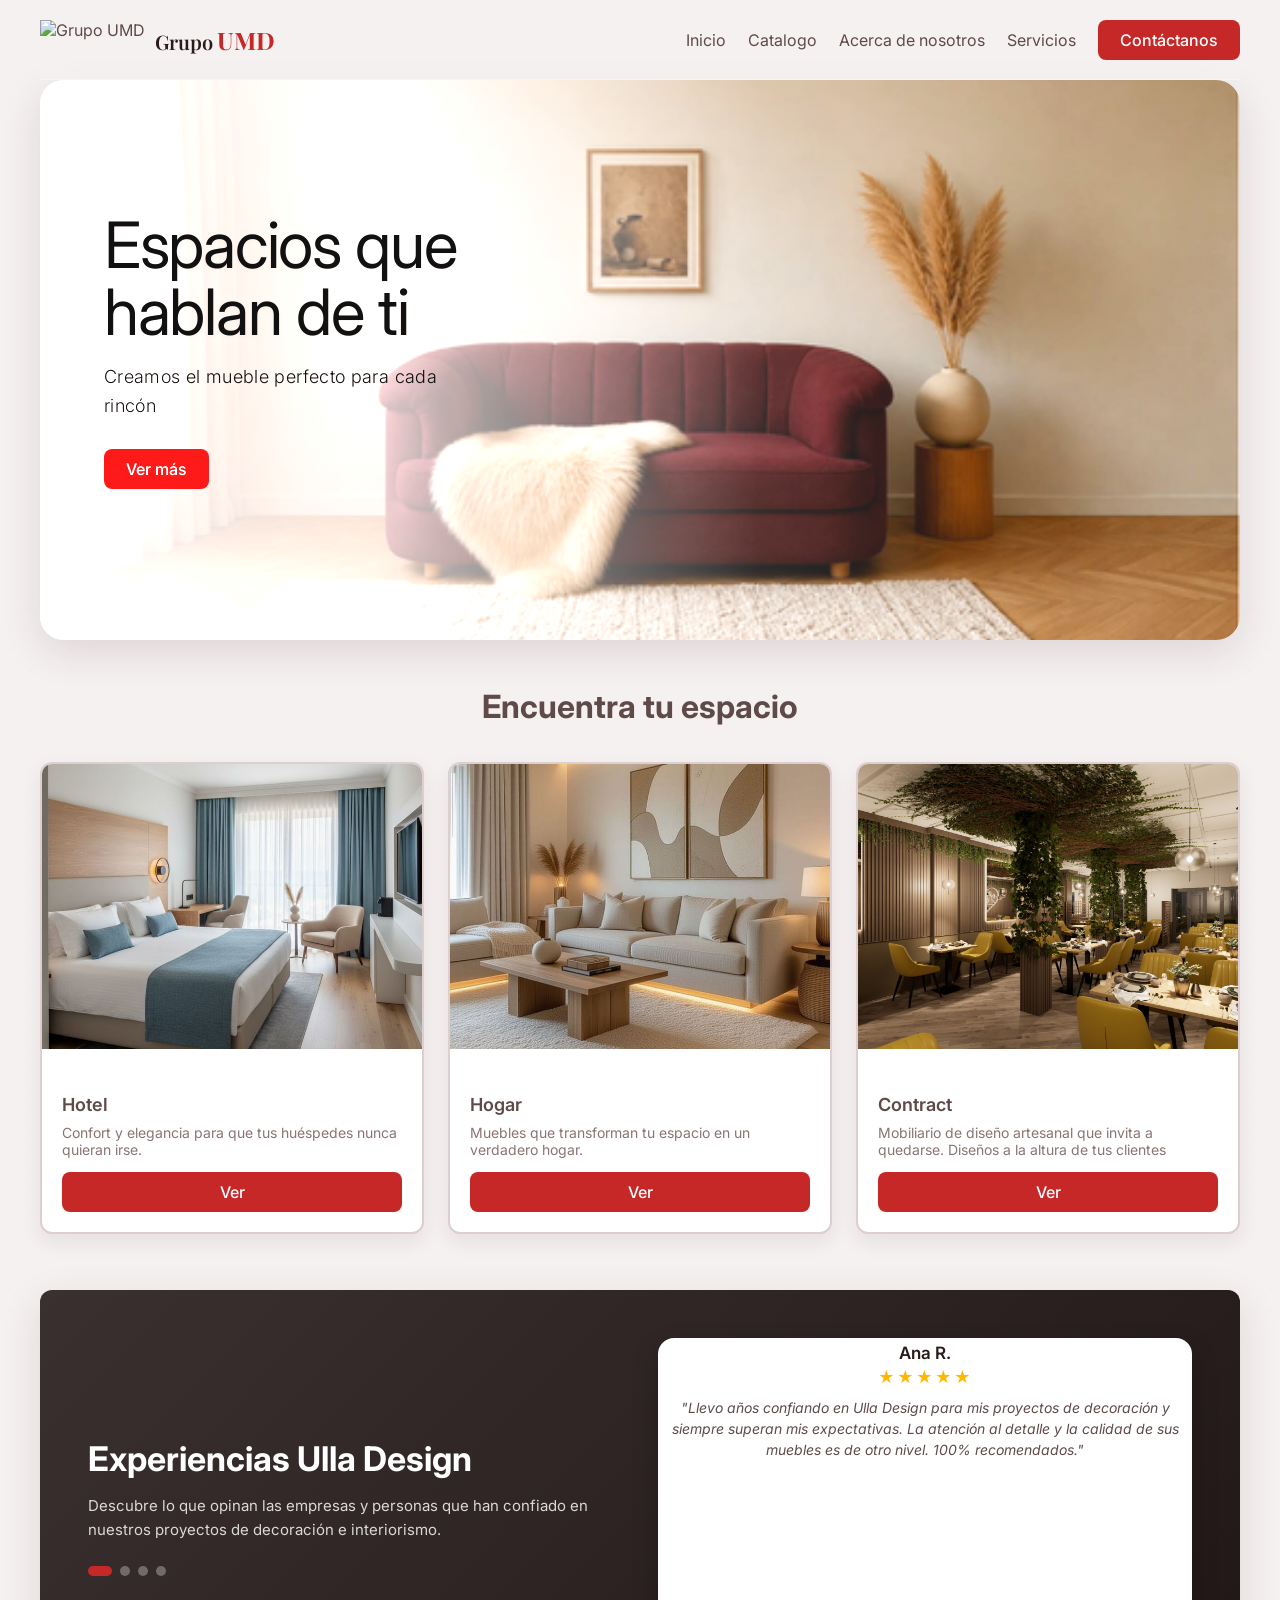
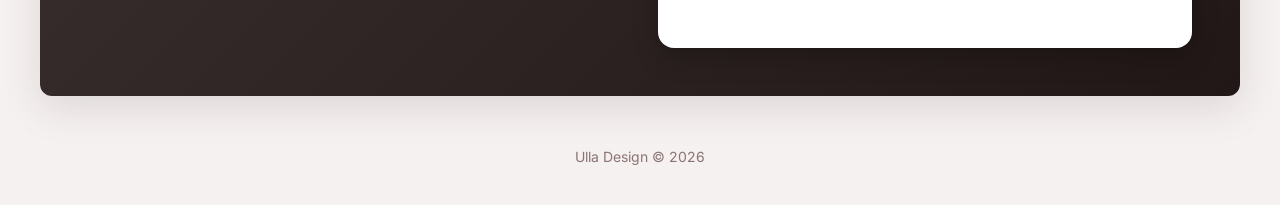
==== index.html @ eb437b70 "f" ====
<!doctype html>
<html lang="es">
<head>
  <meta charset="utf-8" />
  <meta name="viewport" content="width=device-width, initial-scale=1" />
  <title>Ulla Design</title>
  <link rel="icon" type="image/png" sizes="32x32" href="favicon-32x32.png" />
  <link rel="preconnect" href="https://fonts.googleapis.com">
  <link rel="preconnect" href="https://fonts.gstatic.com" crossorigin>
  <link href="https://fonts.googleapis.com/css2?family=Inter:wght@300;400;500;600;700&family=Playfair+Display:wght@400;500;600&display=swap" rel="stylesheet">
  <style>
    :root {
      --accent: #C62828;
      --accent-light: #D95B5B;
      --accent-dark: #8E1E1E;
      --bg: #F6F1F1;
      --card: #FFFFFF;
      --subtle: #EFE8E8;
      --border: #DDCFCF;
      --headline: #2A1B1B;
      --body: #5F4A4A;
      --muted: #8B7474;
      --inverse: #FFFFFF;
      --shadow-card: 0 8px 20px rgba(42,27,27,.08);
      --shadow-floating: 0 12px 40px rgba(42,27,27,.12);
      --radius-card: 12px;
      --radius-button: 8px;
      --container: 1200px;
    }

    * { box-sizing: border-box; }
    body {
      margin: 0;
      font-family: Inter, Helvetica Neue, sans-serif;
      background: var(--bg);
      color: var(--body);
      background-image: radial-gradient(rgba(198, 40, 40, 0.02) 1px, transparent 1px);
      background-size: 20px 20px;
    }
    body.menu-open { overflow: hidden; }

    a { text-decoration: none; color: inherit; }
    .container { width: min(var(--container), calc(100% - 32px)); margin: 0 auto; position: relative; }

    /* =========================================
       NAV BAR CON EFECTO STICKY Y GLASS
       ========================================= */
    .nav {
      height: 80px;
      display: flex;
      align-items: center;
      justify-content: space-between;
      position: sticky;
      top: 0;
      z-index: 50;
      background: rgba(246, 241, 241, 0.70);
      backdrop-filter: blur(12px);
      -webkit-backdrop-filter: blur(12px);
      transition: background 0.3s ease, box-shadow 0.3s ease;
      border-bottom: 1px solid rgba(255, 255, 255, 0.3);
    }
    body.scrolled .nav {
      background: rgba(246, 241, 241, 0.95);
      box-shadow: 0 4px 20px rgba(42, 27, 27, 0.06);
    }
    .brand { display: flex; align-items: center; gap: 10px; min-width: 0; white-space: nowrap; }
    .brand-logo { width: 48px; height: 32px; flex: 0 0 auto; display: block; }
    .brand-text { display: flex; align-items: baseline; gap: 4px; line-height: 1; }
    .brand-text .ulla { color: var(--accent); font-family: "Playfair Display", Georgia, serif; font-size: 24px; font-weight: 700; }
    .brand-text .design { color: var(--headline); font-family: "Playfair Display", Georgia, serif; font-size: 20px; font-weight: 600; }
    .menu-wrap { margin-left: auto; display: flex; align-items: center; gap: 22px; }
    .menu { display: flex; align-items: center; gap: 22px; white-space: nowrap; }
    .menu a { position: relative; padding: 6px 0; }
    .menu a::after { content: ""; position: absolute; left: 0; bottom: 0; width: 0; height: 2px; background: var(--accent); transition: .25s ease; }
    .menu a:hover::after { width: 100%; }
    .menu a.active::after { width: 100%; }
    .menu a.active { color: var(--accent); font-weight: 500; }

    .btn { display: inline-flex; align-items: center; justify-content: center; gap: 8px; border: none; cursor: pointer; border-radius: var(--radius-button); transition: .2s ease; font-weight: 500; white-space: nowrap; flex: 0 0 auto; }
    .btn:hover { transform: translateY(-2px); opacity: .92; }
    .btn-primary { background: var(--accent); color: #FFFFFF !important; padding: 10px 22px; }

    /* Menú Hamburguesa */
    .hamburger { display: none; background: transparent; border: none; padding: 8px; cursor: pointer; color: var(--headline); }
    .hamburger svg { width: 32px; height: 32px; fill: currentColor; }

    /* =========================================
       MENÚ MÓVIL CON OVERLAY FLOTANTE
       ========================================= */
    .mobile-menu-overlay {
      position: fixed;
      inset: 0;
      z-index: 999999;
      display: flex;
      justify-content: center;
      align-items: flex-start;
      padding: 96px 16px 16px;
      background: rgba(42, 27, 27, 0.22);
      backdrop-filter: blur(3px);
      -webkit-backdrop-filter: blur(3px);
      opacity: 0;
      visibility: hidden;
      pointer-events: none;
      transition: opacity .28s ease, visibility .28s ease;
    }
    .mobile-menu-overlay.show {
      opacity: 1;
      visibility: visible;
      pointer-events: auto;
    }
    .mobile-menu {
      position: relative;
      width: min(100%, 460px);
      background: #fff;
      border-radius: 0 0 var(--radius-card) var(--radius-card);
      box-shadow: 0 18px 50px rgba(0,0,0,.24);
      padding: 42px 20px 30px;
      transform: translateY(-18px);
      transition: transform .3s cubic-bezier(.2,.8,.2,1);
    }
    .mobile-menu-overlay.show .mobile-menu { transform: translateY(0); }
    .mobile-menu-close {
      position: absolute;
      top: 12px;
      right: 18px;
      background: transparent;
      color: var(--headline);
      border: none;
      cursor: pointer;
      font-size: 32px;
      line-height: 1;
      transition: transform .2s ease, color .2s ease;
    }
    .mobile-menu-close:hover { color: var(--accent); transform: rotate(90deg); }
    .mobile-nav {
      display: flex;
      flex-direction: column;
      align-items: center;
      width: 100%;
      gap: 0;
    }
    .mobile-nav a {
      width: 100%;
      padding: 14px 0;
      text-align: center;
      color: var(--headline);
      font-size: 17px;
      font-weight: 500;
      border-bottom: 1px solid var(--subtle);
    }
    .mobile-nav a:hover { color: var(--accent); }
    .mobile-nav .btn-primary {
      width: min(100%, 220px);
      margin-top: 22px;
      padding: 13px 20px;
      border: none;
      border-radius: 50px;
      box-shadow: 0 4px 12px rgba(198, 40, 40, .25);
    }

    /* =========================================
       HERO - CORRECCIÓN FINAL (DEGRADADO, FILTRO, TIPOGRAFÍA)
       ========================================= */
    .hero {
      position: relative;
      min-height: 560px;
      border-radius: 24px;
      overflow: hidden;
      box-shadow: var(--shadow-floating);
      /* DEGRADADO MÁS SUAVE EN PC */
      background:
        linear-gradient(90deg, rgba(246,241,241,0.95) 0%, rgba(246,241,241,0.7) 30%, rgba(246,241,241,0.2) 60%, rgba(246,241,241,0) 100%),
        url('sofaparaelinicio.jpg') 75% center/cover no-repeat;
      /* IMAGEN MÁS VIVA (más contraste, brillo y saturación) */
      filter: contrast(1.1) brightness(1.1) saturate(1.2);
    }

    .hero-inner {
      width: min(50%, 500px);
      padding: 78px 64px;
      position: relative;
    }

    /* TEXTO MÁS ELEGANTE (negro suave, menos peso, sombra sutil) */
    h1 {
      color: #1a1a1a; /* Gris muy oscuro en lugar de negro puro */
      font-weight: 400; /* Más ligero */
      letter-spacing: -0.02em;
      text-shadow: 0 1px 4px rgba(0,0,0,0.04); /* Sutil para integrarse con la imagen */
      font-size: clamp(44px, 5vw, 68px);
      line-height: 1.05;
      margin-bottom: 18px;
    }

    .lead {
      color: #1a1a1a;
      font-weight: 300; /* Muy ligero */
      letter-spacing: 0.02em; /* Más espaciado para elegancia */
      font-size: 18px;
      line-height: 1.6;
      max-width: 430px;
      margin-bottom: 28px;
    }

    .hero-actions { display: flex; gap: 12px; flex-wrap: wrap; }

    .cards-row {
      display: grid;
      grid-template-columns: repeat(3, 1fr);
      gap: 24px;
      margin-top: 36px;
      position: relative;
      z-index: 2;
    }

    /* =========================================
       EFECTO GLOWING WRAPPER
       ========================================= */
    .glowing-wrapper {
      position: relative;
      border-radius: var(--radius-card);
      background: var(--border);
      box-shadow: var(--shadow-card);
      transition: transform 0.3s ease, box-shadow 0.3s ease;
      overflow: hidden;
    }
    .glowing-wrapper:hover {
      transform: translateY(-4px);
      box-shadow: var(--shadow-floating);
    }
    .glowing-effect {
      position: absolute;
      inset: 0;
      z-index: 1;
      border-radius: inherit;
      opacity: 0;
      transition: opacity 0.3s ease;
      pointer-events: none;
      background: radial-gradient(600px circle at var(--mouse-x, 0) var(--mouse-y, 0), rgba(198, 40, 40, 1), transparent 40%);
      -webkit-mask: linear-gradient(#fff 0 0) content-box, linear-gradient(#fff 0 0);
      -webkit-mask-composite: xor;
      mask-composite: exclude;
      padding: 2px; 
    }
    .glowing-wrapper:hover .glowing-effect { opacity: 1; }

    .product-card {
      position: relative;
      z-index: 2;
      background: var(--card);
      margin: 2px;
      border-radius: calc(var(--radius-card) - 2px);
      overflow: hidden;
      height: calc(100% - 4px);
      display: flex;
      flex-direction: column;
      border: none;
      box-shadow: none;
    }
    .product-card img {
      width: 100%;
      aspect-ratio: 4/3;
      object-fit: cover;
      display: block;
    }
    .product-content {
      padding: 20px;
      display: flex;
      flex-direction: column;
      flex-grow: 1;
    }
    .product-content h4 { font-family: Inter, sans-serif; font-size: 18px; line-height: 1.35; font-weight: 600; margin-bottom: 6px; }
    .caption { font-size: 14px; color: var(--muted); margin-bottom: 14px; flex-grow: 1; }

    .section { padding: 48px 0 0; }
    .section-head { display: flex; justify-content: space-between; align-items: end; gap: 16px; margin-bottom: 22px; }
    .section-title { font-size: 32px; line-height: 1.2; }

    /* =========================================
       BANNER DE RESEÑAS
       ========================================= */
    .testimonials-banner {
      position: relative;
      margin: 56px 0 28px;
      border-radius: var(--radius-card);
      overflow: hidden;
      background: linear-gradient(135deg, #3A3030 0%, #221717 100%);
      padding: 48px;
      display: grid;
      grid-template-columns: 1fr 1fr;
      gap: 36px;
      align-items: center;
      box-shadow: var(--shadow-floating);
      z-index: 0;
    }
    .testimonials-banner .glowing-effect { position: absolute; inset: 0; z-index: 1; border-radius: inherit; opacity: 0; transition: opacity 0.3s ease; pointer-events: none; background: radial-gradient(600px circle at var(--mouse-x, 0) var(--mouse-y, 0), rgba(198, 40, 40, 1), transparent 40%); -webkit-mask: linear-gradient(#fff 0 0) content-box, linear-gradient(#fff 0 0); -webkit-mask-composite: xor; mask-composite: exclude; padding: 2px; }
    .testimonials-banner:hover .glowing-effect { opacity: 1; }
    .testimonials-banner > * { position: relative; z-index: 2; }
    .testimonials-info h2 { color: #FFFFFF; font-size: 34px; margin-bottom: 12px; }
    .testimonials-info p { color: rgba(255, 255, 255, 0.82); font-size: 15px; line-height: 1.6; margin-bottom: 24px; }
    .testimonial-dots { display: flex; gap: 8px; }
    .dot {
      width: 10px; height: 10px; border-radius: 50%;
      background: rgba(255, 255, 255, 0.3); cursor: pointer; transition: all 0.3s ease;
    }
    .dot.active { background: var(--accent); width: 24px; border-radius: 10px; }
    .testimonial-card-wrapper { position: relative; min-height: 310px; }
    .testimonial-card {
      position: absolute; inset: 0; background: #FFFFFF; border-radius: 16px; padding: 5px 10px;
      color: var(--headline); box-shadow: 0 10px 25px rgba(0, 0, 0, 0.25);
      display: flex; flex-direction: column; align-items: center; text-align: center;
      opacity: 0; visibility: hidden; transition: opacity 0.5s ease, transform 0.5s ease; transform: translateY(12px);
    }
    .testimonial-card.active { opacity: 1; visibility: visible; transform: translateY(0); }
    .testimonial-name { font-family: 'Inter', sans-serif; font-size: 17px; font-weight: 600; color: var(--headline); margin: 0 0 4px 0; }
    .testimonial-stars { color: #FFB800; font-size: 16px; letter-spacing: 2px; margin-bottom: 10px; }
    .testimonial-quote { font-size: 14px; line-height: 1.5; color: var(--body); font-style: italic; margin: 0; }

    .footer { padding: 24px 0 40px; color: var(--muted); font-size: 14px; text-align: center; }

    /* =========================================
       ANIMACIONES FADE-UP
       ========================================= */
    .fade-up {
      opacity: 0;
      transform: translateY(30px);
      transition: opacity .8s ease-out, transform .8s ease-out;
    }
    .fade-up.visible { opacity: 1; transform: translateY(0); }

    /* =========================================
       RESPONSIVE - AJUSTES FINOS EN MÓVIL
       ========================================= */
    @media (max-width: 1024px) {
      .hero-inner { width: 66%; padding: 64px 40px; }
      .cards-row { grid-template-columns: repeat(2, 1fr); }
    }
    @media (max-width: 768px) {
      .hamburger { display: block; }
      .menu-wrap { display: none; }
      
      .hero {
        min-height: 520px;
        /* DEGRADADO MÁS SUAVE Y EXTENDIDO EN MÓVIL */
        background:
          linear-gradient(180deg, rgba(246,241,241,0.6) 0%, rgba(246,241,241,0.2) 40%, rgba(246,241,241,0) 100%),
          url('sofas2.jpg') center 20% / cover no-repeat !important;
        display: flex;
        flex-direction: column;
        filter: contrast(1.1) brightness(1.1) saturate(1.2);
      }
      .hero-inner {
        width: 100%;
        padding: 12px 20px 10px; /* Un poco más de aire arriba */
        display: flex;
        flex-direction: column;
        justify-content: flex-start;
        align-items: flex-start;
        flex-grow: 1;
      }
      .hero-inner h1 {
        margin-top: 0;
        margin-bottom: 6px;
        font-size: clamp(28px, 5vw, 38px); /* Más pequeño y proporcionado */
        font-weight: 400;
        letter-spacing: -0.02em;
        text-shadow: 0 1px 4px rgba(0,0,0,0.05);
      }
      .hero-inner .lead {
        font-size: 14px;
        font-weight: 300;
        letter-spacing: 0.02em;
        margin-top: 4px;
        margin-bottom: 4px;
        max-width: 90%;
      }
      .hero-inner .hero-actions {
        margin-top: auto;
        margin-bottom: 25px;
      }
      .hero-inner .hero-actions .btn-primary {
        width: auto;
        padding: 8px 20px;
      }
      
      .cards-row { grid-template-columns: 1fr; }
      .section-head { flex-direction: column; align-items: flex-start; }
      .testimonials-banner { grid-template-columns: 1fr; padding: 32px 20px; }
      .testimonial-card-wrapper { min-height: 330px; }
    }
  </style>
</head>
<body>
<header class="container">
  <nav class="nav">
    <a class="brand" href="index.html">
      <img src="logo.png" alt="Grupo UMD" style="height: 40px; width: auto;" />
      <span class="brand-text">
        <span class="design">Grupo</span>
        <span class="ulla">UMD</span>
      </span>
    </a>

    <div class="menu-wrap">
      <div class="menu">
        <a href="#">Inicio</a>
        <a href="categorias.html">Catalogo</a>
        <a href="nosotros.html">Acerca de nosotros</a>
        <a href="servicios.html">Servicios</a>
      </div>
      <a class="btn btn-primary" href="contactanos.html">Contáctanos</a>
    </div>

    <button class="hamburger" type="button" onclick="toggleMenu()" aria-label="Abrir menú">
      <svg viewBox="0 0 24 24"><path d="M3 18h18v-2H3v2zm0-5h18v-2H3v2zm0-7v2h18V6H3z"/></svg>
    </button>
  </nav>
</header>

<!-- OVERLAY DEL MENÚ MÓVIL -->
<div class="mobile-menu-overlay" id="mobileMenuOverlay" onclick="closeMenuFromOverlay(event)">
  <div class="mobile-menu" id="mobileMenu">
    <button class="mobile-menu-close" type="button" onclick="toggleMenu()" aria-label="Cerrar menú">×</button>
    <nav class="mobile-nav">
      <a href="#">Inicio</a>
      <a href="categorias.html">Catalogo</a>
      <a href="nosotros.html">Acerca de nosotros</a>
      <a href="servicios.html">Servicios</a>
      <a class="btn btn-primary" href="contactanos.html">Contáctanos</a>
    </nav>
  </div>
</div>

<main class="container">
  <!-- Hero con los nuevos ajustes -->
  <section class="hero fade-up visible">
    <div class="hero-inner">
      <h1>Espacios que hablan de ti</h1>
      <p class="lead">Creamos el mueble perfecto para cada rincón</p>
      <div class="hero-actions">
        <a class="btn btn-primary" href="categorias.html">Ver más</a>
      </div>
    </div>
  </section>

  <h2 class="section-title fade-up" style="margin-top: 48px; margin-bottom: 16px; text-align: center;">Encuentra tu espacio</h2>

  <section class="cards-row fade-up">
    <!-- Tarjeta Hotel -->
    <div class="glowing-wrapper">
      <div class="glowing-effect"></div>
      <article class="product-card">
        <img src="fotoparaelcuadrodelhotelito.jpg" alt="Hotel" />
        <div class="product-content">
          <h4>Hotel</h4>
          <div class="caption">Confort y elegancia para que tus huéspedes nunca quieran irse.</div>
          <a class="btn btn-primary" href="catalogo.html?categoria=hotel">Ver</a>
        </div>
      </article>
    </div>
    <!-- Tarjeta Hogar -->
    <div class="glowing-wrapper">
      <div class="glowing-effect"></div>
      <article class="product-card">
        <img src="fotoparaelcuadrodelhogar.jpg" alt="Hogar" />
        <div class="product-content">
          <h4>Hogar</h4>
          <div class="caption">Muebles que transforman tu espacio en un verdadero hogar.</div>
          <a class="btn btn-primary" href="catalogo.html?categoria=hogar">Ver</a>
        </div>
      </article>
    </div>
    <!-- Tarjeta Contract -->
    <div class="glowing-wrapper">
      <div class="glowing-effect"></div>
      <article class="product-card">
        <img src="fotoparacuadrodelrestaurante.jpg" alt="Contract" />
        <div class="product-content">
          <h4>Contract</h4>
          <div class="caption">Mobiliario de diseño artesanal que invita a quedarse. Diseños a la altura de tus clientes</div>
          <a class="btn btn-primary" href="catalogo.html?categoria=contract">Ver</a>
        </div>
      </article>
    </div>
  </section>

  <section class="testimonials-banner fade-up">
    <div class="glowing-effect"></div>
    <div class="testimonials-info">
      <h2>Experiencias Ulla Design</h2>
      <p>Descubre lo que opinan las empresas y personas que han confiado en nuestros proyectos de decoración e interiorismo.</p>
      <div class="testimonial-dots" id="testimonialDots">
        <span class="dot active" onclick="setSlide(0)"></span>
        <span class="dot" onclick="setSlide(1)"></span>
        <span class="dot" onclick="setSlide(2)"></span>
        <span class="dot" onclick="setSlide(3)"></span>
      </div>
    </div>
    <div class="testimonial-card-wrapper">
      <div class="testimonial-card active">
        <h4 class="testimonial-name">Ana R.</h4>
        <div class="testimonial-stars">★★★★★</div>
        <p class="testimonial-quote">"Llevo años confiando en Ulla Design para mis proyectos de decoración y siempre superan mis expectativas. La atención al detalle y la calidad de sus muebles es de otro nivel. 100% recomendados."</p>
      </div>
      <div class="testimonial-card">
        <h4 class="testimonial-name">Javier M.</h4>
        <div class="testimonial-stars">★★★★★</div>
        <p class="testimonial-quote">"Admito que al principio no estaba muy seguro de comprar muebles a medida sin verlos físicamente. Sin embargo, el equipo de Ulla me asesoró increíblemente bien y el resultado fue mucho mejor de lo que imaginaba. ¡Volveré a comprarles!"</p>
      </div>
      <div class="testimonial-card">
        <h4 class="testimonial-name">María G. (Eventos Lujo)</h4>
        <div class="testimonial-stars">★★★★★</div>
        <p class="testimonial-quote">"Reformamos el salón de eventos de nuestro local y el mobiliario de Ulla Design fue el centro de atención de todos los invitados. Calidad, estilo y confort en cada pieza. Un acierto total para nuestro negocio."</p>
      </div>
      <div class="testimonial-card">
        <h4 class="testimonial-name">Laura S.</h4>
        <div class="testimonial-stars">★★★★½</div>
        <p class="testimonial-quote">"Me encantó la variedad y el estilo de sus productos. Encontré exactamente lo que necesitaba para darle un toque moderno y acogedor a mi sala. El único detalle fue el tiempo de entrega, pero valió totalmente la pena."</p>
      </div>
    </div>
  </section>
</main>

<footer class="footer container">Ulla Design &copy; 2026</footer>

<script>
  // SCRIPT PARA BANNER DE TESTIMONIOS
  let currentSlide = 0;
  const slides = document.querySelectorAll('.testimonial-card');
  const dots = document.querySelectorAll('.dot');
  function showSlide(index) {
    slides.forEach((slide, i) => { slide.classList.toggle('active', i === index); });
    dots.forEach((dot, i) => { dot.classList.toggle('active', i === index); });
    currentSlide = index;
  }
  function setSlide(index) { showSlide(index); }
  setInterval(() => { let nextSlide = (currentSlide + 1) % slides.length; showSlide(nextSlide); }, 5000);

  // SCRIPT PARA EL EFECTO GLOWING
  const glowingCards = document.querySelectorAll('.glowing-wrapper, .testimonials-banner');
  glowingCards.forEach(card => {
    card.addEventListener('mousemove', e => {
      const rect = card.getBoundingClientRect();
      const x = e.clientX - rect.left;
      const y = e.clientY - rect.top;
      card.style.setProperty('--mouse-x', `${x}px`);
      card.style.setProperty('--mouse-y', `${y}px`);
    });
  });

  // NAVBAR SCROLL SHADOW
  window.addEventListener('scroll', () => {
    document.body.classList.toggle('scrolled', window.scrollY > 20);
  });

  // FADE-UP INTERSECTION OBSERVER
  document.addEventListener("DOMContentLoaded", () => {
    const observer = new IntersectionObserver((entries) => {
      entries.forEach(entry => {
        if (entry.isIntersecting) {
          entry.target.classList.add('visible');
        }
      });
    }, { threshold: 0.1, rootMargin: '0px 0px -80px 0px' });
    document.querySelectorAll('.fade-up').forEach(el => observer.observe(el));
  });

  // MENÚ MÓVIL (Patrón profesional con overlay)
  function toggleMenu() {
    const overlay = document.getElementById("mobileMenuOverlay");
    const isOpen = overlay.classList.toggle("show");
    document.body.classList.toggle("menu-open", isOpen);
  }
  function closeMenuFromOverlay(event) {
    if (event.target.id === "mobileMenuOverlay") {
      document.getElementById("mobileMenuOverlay").classList.remove("show");
      document.body.classList.remove("menu-open");
    }
  }
  document.addEventListener("keydown", (event) => {
    if (event.key === "Escape") {
      document.getElementById("mobileMenuOverlay").classList.remove("show");
      document.body.classList.remove("menu-open");
    }
  });
  window.addEventListener("resize", () => {
    if (window.innerWidth > 768) {
      document.getElementById("mobileMenuOverlay").classList.remove("show");
      document.body.classList.remove("menu-open");
    }
  });
</script>
</body>
</html>
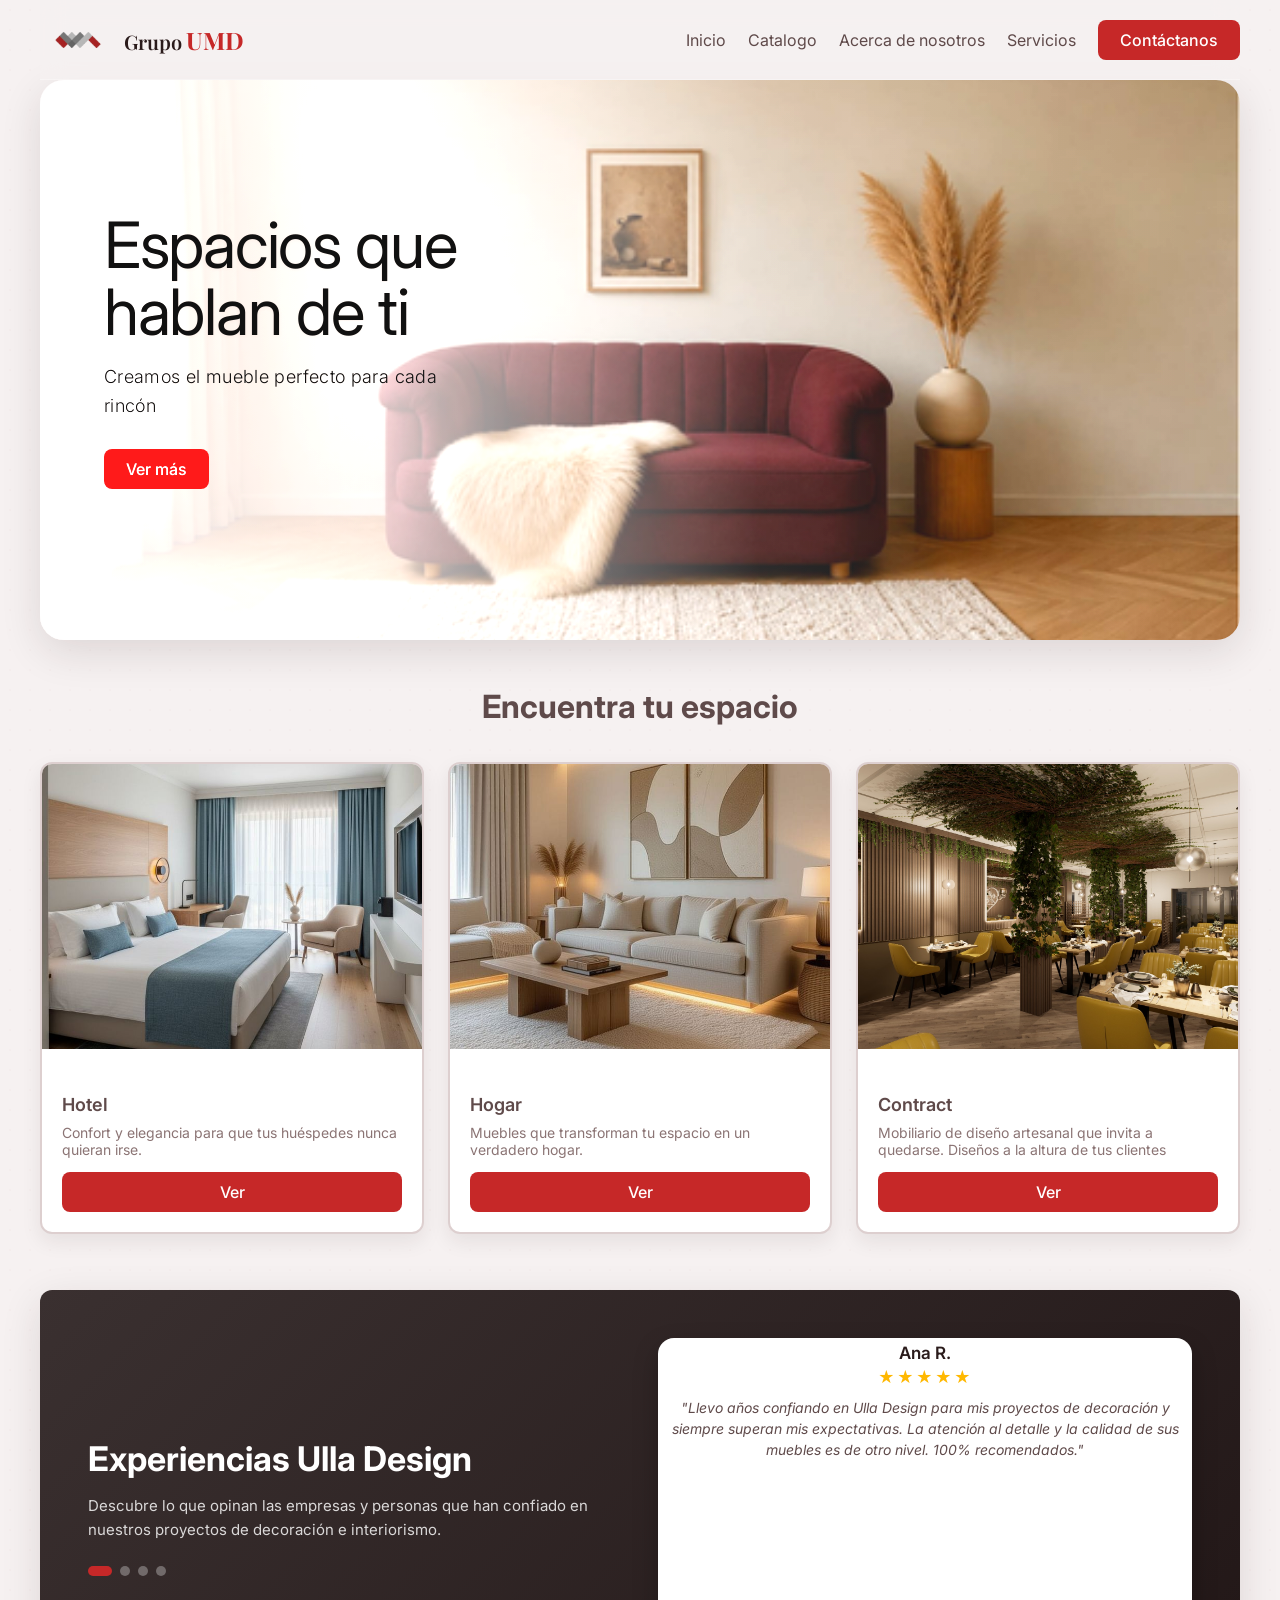
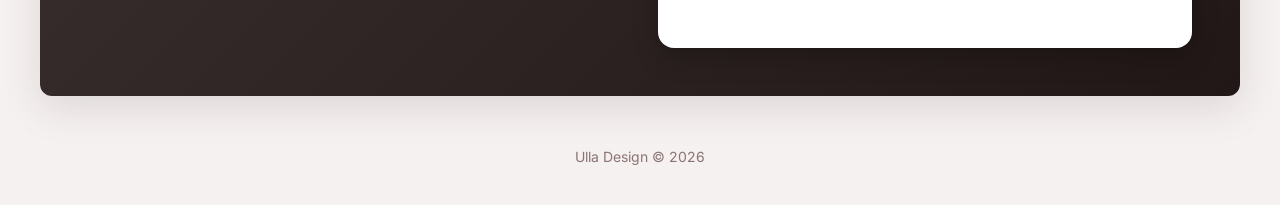
==== commit 29a439bd: "sdfgh" ====
--- a/index.html
+++ b/index.html
@@ -400,7 +400,6 @@
         <span class="ulla">UMD</span>
       </span>
     </a>
-
     <div class="menu-wrap">
       <div class="menu">
         <a href="#">Inicio</a>
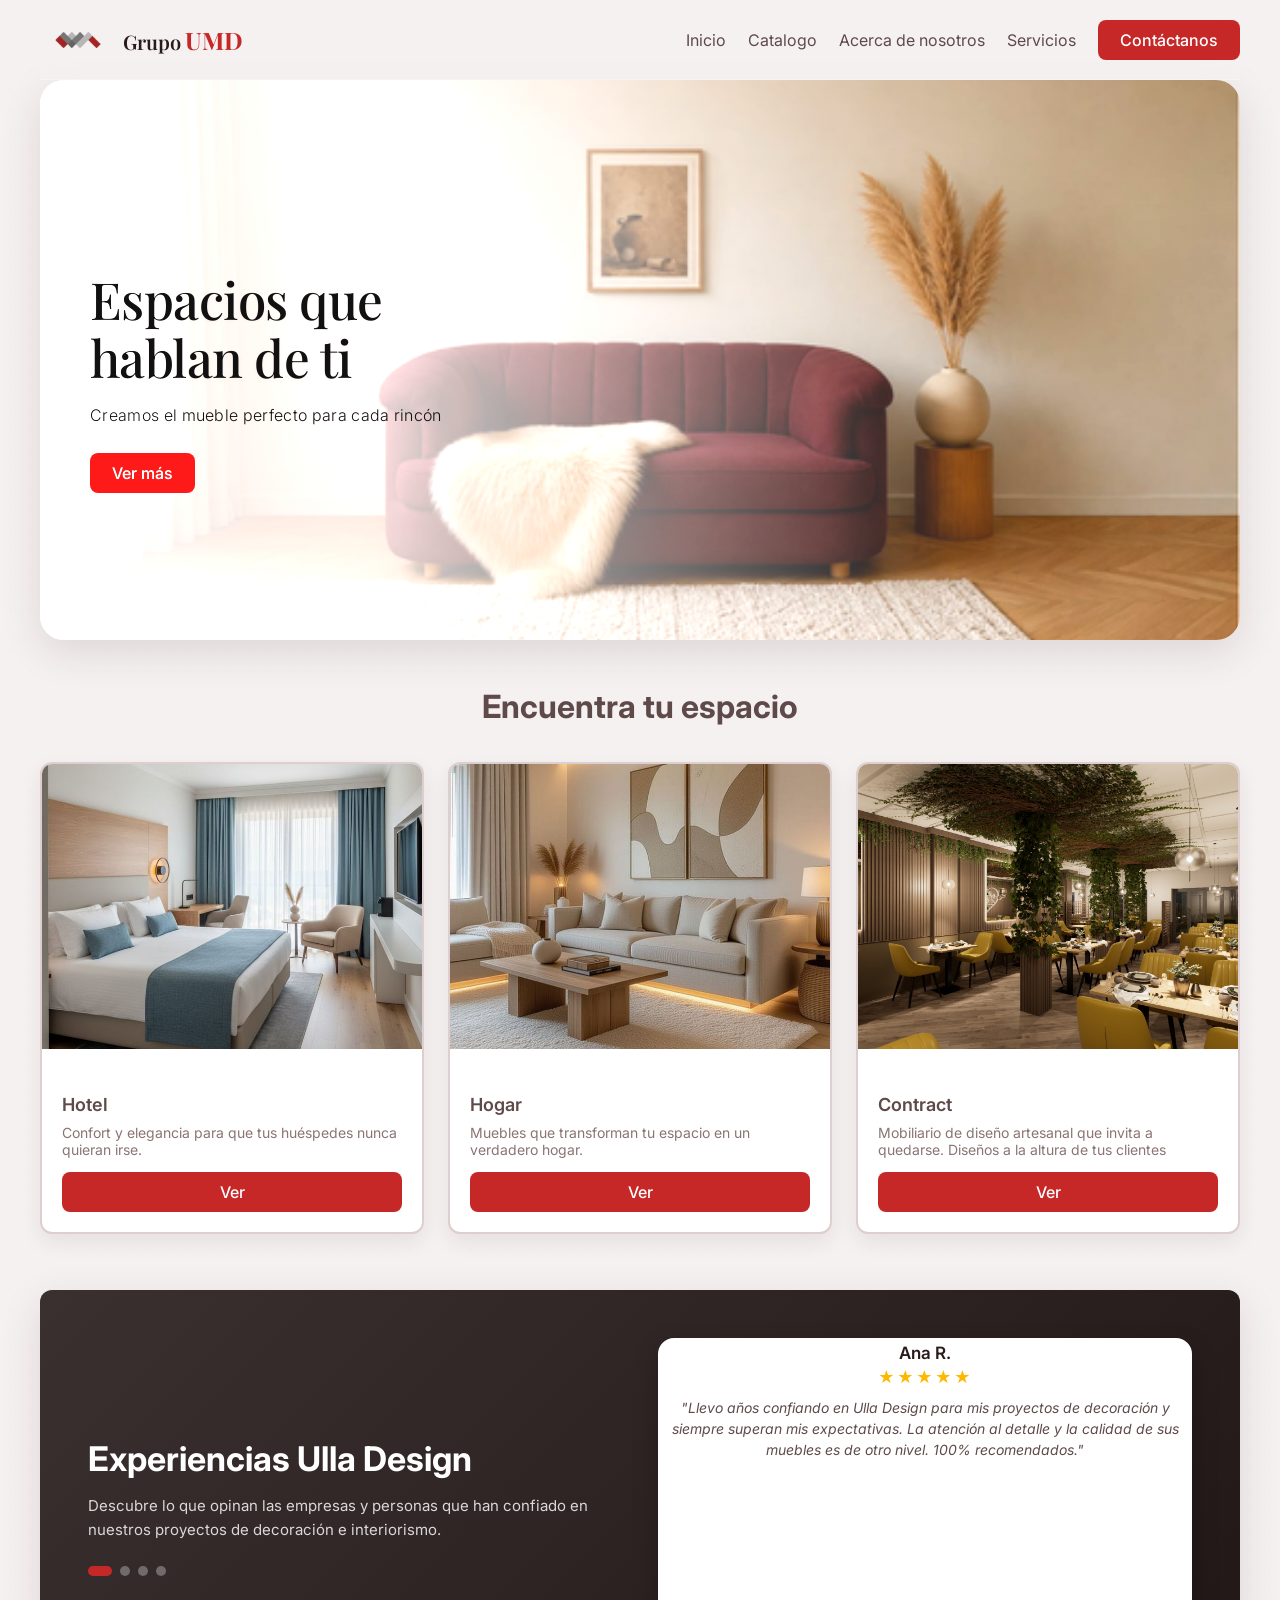
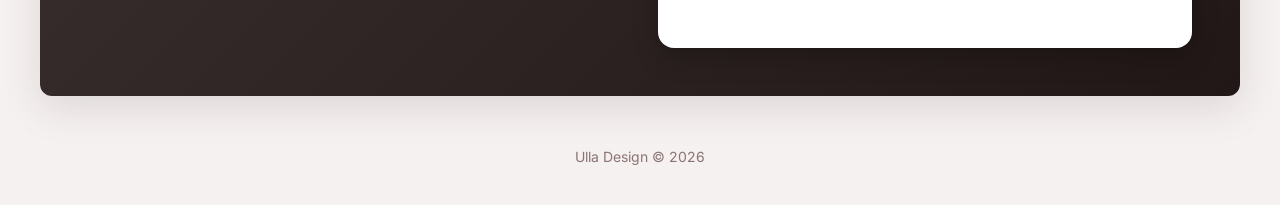
==== commit 440368b3: "h" ====
--- a/index.html
+++ b/index.html
@@ -159,7 +159,7 @@
     }
 
     /* =========================================
-       HERO - CORRECCIÓN FINAL (DEGRADADO, FILTRO, TIPOGRAFÍA)
+       HERO - CORRECCIÓN FINAL ELEGANTE
        ========================================= */
     .hero {
       position: relative;
@@ -169,37 +169,42 @@
       box-shadow: var(--shadow-floating);
       /* DEGRADADO MÁS SUAVE EN PC */
       background:
-        linear-gradient(90deg, rgba(246,241,241,0.95) 0%, rgba(246,241,241,0.7) 30%, rgba(246,241,241,0.2) 60%, rgba(246,241,241,0) 100%),
+        linear-gradient(90deg, rgba(246,241,241,0.95) 0%, rgba(246,241,241,0.75) 30%, rgba(246,241,241,0.2) 70%, rgba(246,241,241,0) 100%),
         url('sofaparaelinicio.jpg') 75% center/cover no-repeat;
       /* IMAGEN MÁS VIVA (más contraste, brillo y saturación) */
       filter: contrast(1.1) brightness(1.1) saturate(1.2);
+      /* CENTRAR VERTICALMENTE EL CONTENIDO EN PC */
+      display: flex;
+      align-items: center;
     }
 
     .hero-inner {
       width: min(50%, 500px);
-      padding: 78px 64px;
+      padding: 60px 50px; /* Ajustado para que respire mejor */
       position: relative;
     }
 
-    /* TEXTO MÁS ELEGANTE (negro suave, menos peso, sombra sutil) */
+    /* TEXTO EDITORIAL ELEGANTE */
     h1 {
-      color: #1a1a1a; /* Gris muy oscuro en lugar de negro puro */
-      font-weight: 400; /* Más ligero */
-      letter-spacing: -0.02em;
-      text-shadow: 0 1px 4px rgba(0,0,0,0.04); /* Sutil para integrarse con la imagen */
-      font-size: clamp(44px, 5vw, 68px);
-      line-height: 1.05;
-      margin-bottom: 18px;
+      font-family: "Playfair Display", Georgia, serif !important; /* FUERZA LA FUENTE ELEGANTE */
+      color: #1a1a1a;
+      font-weight: 500;
+      font-size: clamp(38px, 4vw, 56px); /* Tamaño contenido */
+      line-height: 1.15;
+      letter-spacing: -0.01em;
+      text-shadow: 0 1px 4px rgba(0,0,0,0.05);
+      margin-bottom: 16px;
     }
 
     .lead {
+      font-family: Inter, sans-serif;
       color: #1a1a1a;
-      font-weight: 300; /* Muy ligero */
-      letter-spacing: 0.02em; /* Más espaciado para elegancia */
-      font-size: 18px;
+      font-weight: 300;
+      font-size: 16px;
       line-height: 1.6;
-      max-width: 430px;
-      margin-bottom: 28px;
+      letter-spacing: 0.02em;
+      margin-bottom: 24px;
+      max-width: 420px;
     }
 
     .hero-actions { display: flex; gap: 12px; flex-wrap: wrap; }
@@ -343,15 +348,18 @@
         min-height: 520px;
         /* DEGRADADO MÁS SUAVE Y EXTENDIDO EN MÓVIL */
         background:
-          linear-gradient(180deg, rgba(246,241,241,0.6) 0%, rgba(246,241,241,0.2) 40%, rgba(246,241,241,0) 100%),
+          linear-gradient(180deg, rgba(246,241,241,0.7) 0%, rgba(246,241,241,0.3) 50%, rgba(246,241,241,0) 100%),
           url('sofas2.jpg') center 20% / cover no-repeat !important;
         display: flex;
         flex-direction: column;
+        /* Ajuste para que el contenido quede arriba y no centrado en móvil */
+        align-items: flex-start;
+        justify-content: flex-start;
         filter: contrast(1.1) brightness(1.1) saturate(1.2);
       }
       .hero-inner {
         width: 100%;
-        padding: 12px 20px 10px; /* Un poco más de aire arriba */
+        padding: 16px 20px 0; /* Menos espacio arriba y sin padding abajo */
         display: flex;
         flex-direction: column;
         justify-content: flex-start;
@@ -359,11 +367,12 @@
         flex-grow: 1;
       }
       .hero-inner h1 {
+        font-family: "Playfair Display", Georgia, serif !important;
         margin-top: 0;
         margin-bottom: 6px;
-        font-size: clamp(28px, 5vw, 38px); /* Más pequeño y proporcionado */
-        font-weight: 400;
-        letter-spacing: -0.02em;
+        font-size: clamp(30px, 6vw, 40px);
+        font-weight: 500;
+        letter-spacing: -0.01em;
         text-shadow: 0 1px 4px rgba(0,0,0,0.05);
       }
       .hero-inner .lead {
@@ -371,16 +380,17 @@
         font-weight: 300;
         letter-spacing: 0.02em;
         margin-top: 4px;
-        margin-bottom: 4px;
+        margin-bottom: 12px;
         max-width: 90%;
       }
       .hero-inner .hero-actions {
-        margin-top: auto;
-        margin-bottom: 25px;
+        margin-top: 0; /* ELIMINA EL HUECO GIGANTE */
+        margin-bottom: 40px;
       }
       .hero-inner .hero-actions .btn-primary {
         width: auto;
-        padding: 8px 20px;
+        padding: 10px 24px;
+        align-self: flex-start;
       }
       
       .cards-row { grid-template-columns: 1fr; }
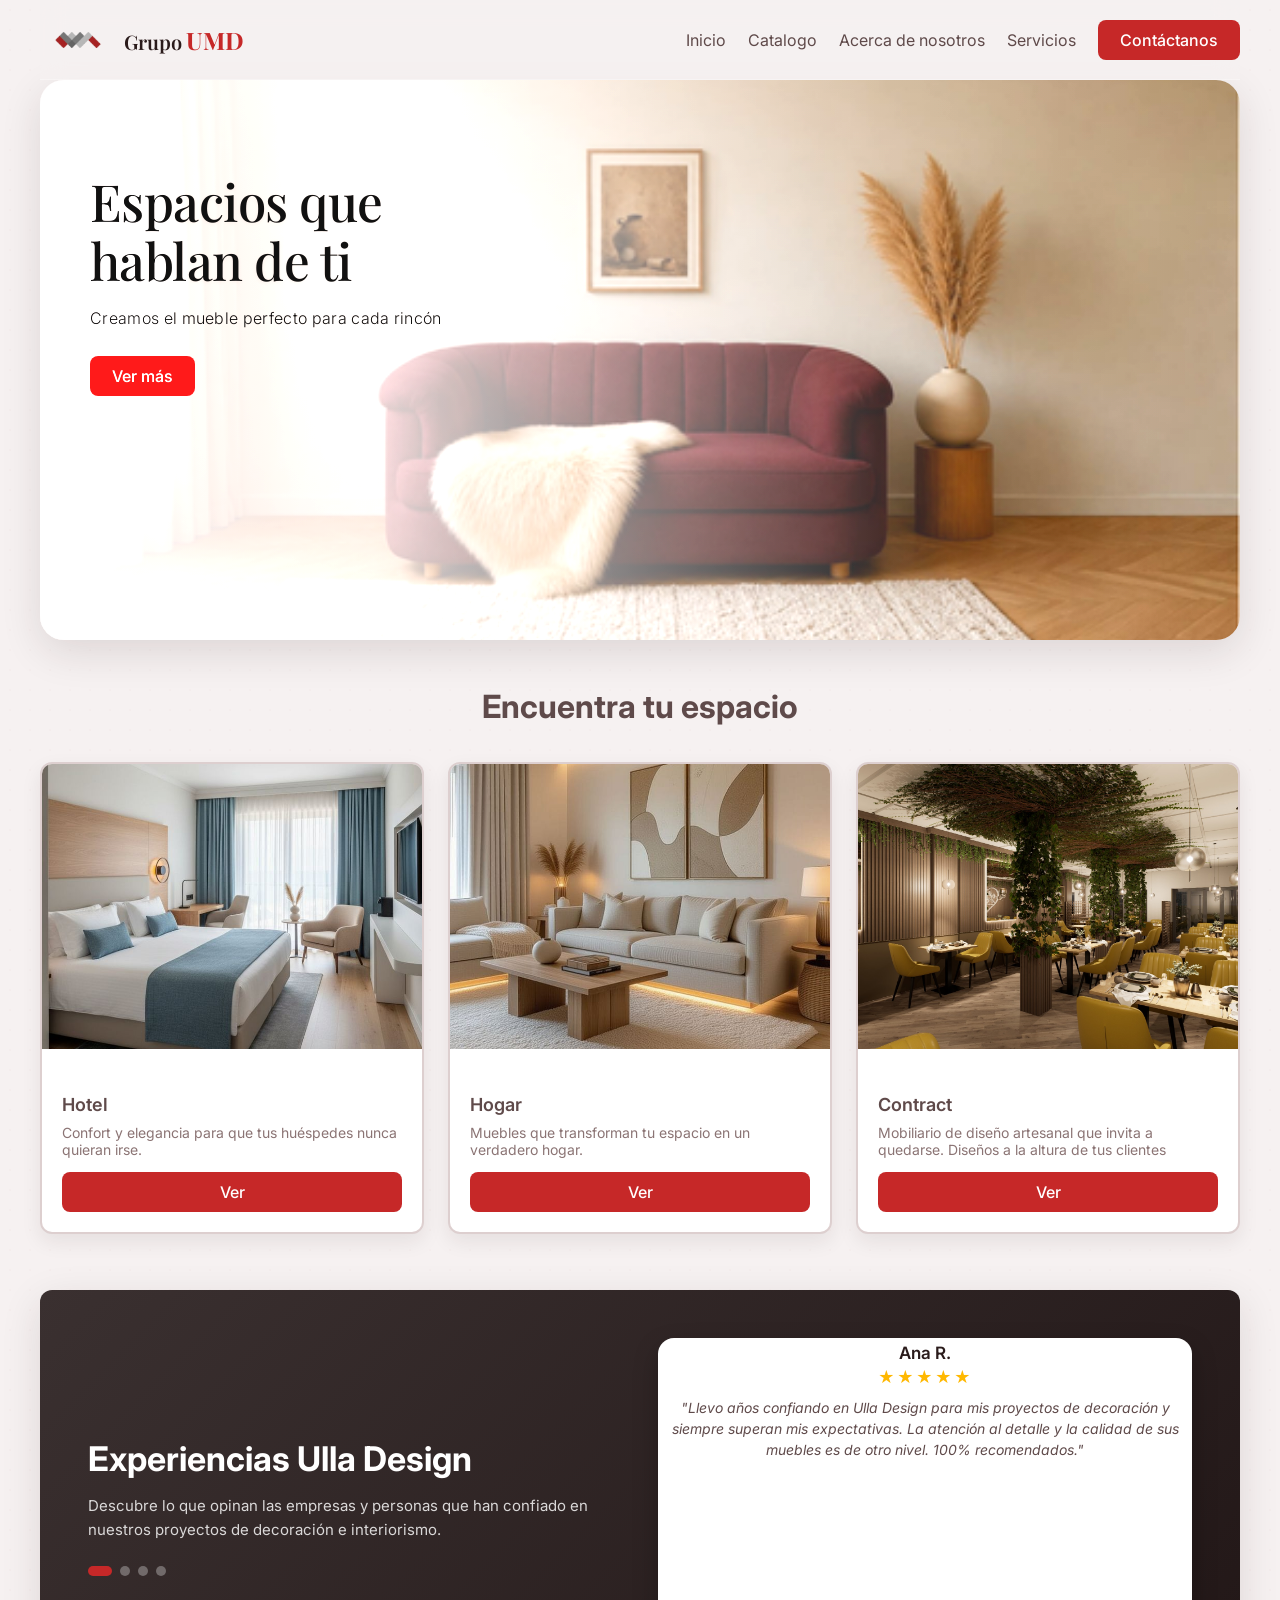
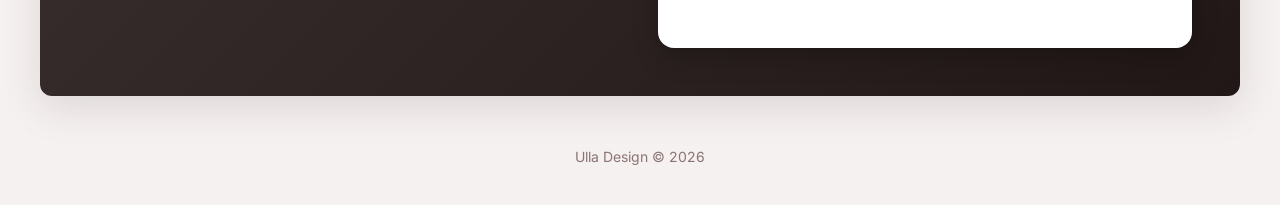
==== commit 0a1343f4: "cvb" ====
--- a/index.html
+++ b/index.html
@@ -159,7 +159,7 @@
     }
 
     /* =========================================
-       HERO - CORRECCIÓN FINAL ELEGANTE
+       HERO - CORRECCIÓN FINAL (POSICIONAMIENTO)
        ========================================= */
     .hero {
       position: relative;
@@ -173,23 +173,23 @@
         url('sofaparaelinicio.jpg') 75% center/cover no-repeat;
       /* IMAGEN MÁS VIVA (más contraste, brillo y saturación) */
       filter: contrast(1.1) brightness(1.1) saturate(1.2);
-      /* CENTRAR VERTICALMENTE EL CONTENIDO EN PC */
+      /* CONTENIDO MÁS ARRIBA EN PC (NO CENTRADO) */
       display: flex;
-      align-items: center;
+      align-items: flex-start;
     }
 
     .hero-inner {
       width: min(50%, 500px);
-      padding: 60px 50px; /* Ajustado para que respire mejor */
+      padding: 50px 50px; /* Reducido para que quede más arriba */
       position: relative;
     }
 
     /* TEXTO EDITORIAL ELEGANTE */
     h1 {
-      font-family: "Playfair Display", Georgia, serif !important; /* FUERZA LA FUENTE ELEGANTE */
+      font-family: "Playfair Display", Georgia, serif !important;
       color: #1a1a1a;
       font-weight: 500;
-      font-size: clamp(38px, 4vw, 56px); /* Tamaño contenido */
+      font-size: clamp(38px, 4vw, 56px);
       line-height: 1.15;
       letter-spacing: -0.01em;
       text-shadow: 0 1px 4px rgba(0,0,0,0.05);
@@ -337,7 +337,7 @@
        RESPONSIVE - AJUSTES FINOS EN MÓVIL
        ========================================= */
     @media (max-width: 1024px) {
-      .hero-inner { width: 66%; padding: 64px 40px; }
+      .hero-inner { width: 66%; padding: 50px 40px; }
       .cards-row { grid-template-columns: repeat(2, 1fr); }
     }
     @media (max-width: 768px) {
@@ -346,25 +346,23 @@
       
       .hero {
         min-height: 520px;
-        /* DEGRADADO MÁS SUAVE Y EXTENDIDO EN MÓVIL */
         background:
           linear-gradient(180deg, rgba(246,241,241,0.7) 0%, rgba(246,241,241,0.3) 50%, rgba(246,241,241,0) 100%),
           url('sofas2.jpg') center 20% / cover no-repeat !important;
         display: flex;
         flex-direction: column;
-        /* Ajuste para que el contenido quede arriba y no centrado en móvil */
         align-items: flex-start;
         justify-content: flex-start;
         filter: contrast(1.1) brightness(1.1) saturate(1.2);
       }
       .hero-inner {
         width: 100%;
-        padding: 16px 20px 0; /* Menos espacio arriba y sin padding abajo */
+        padding: 16px 20px 0;
         display: flex;
         flex-direction: column;
         justify-content: flex-start;
         align-items: flex-start;
-        flex-grow: 1;
+        flex-grow: 1; /* IMPORTANTE: Para que el botón pueda ir abajo */
       }
       .hero-inner h1 {
         font-family: "Playfair Display", Georgia, serif !important;
@@ -384,8 +382,9 @@
         max-width: 90%;
       }
       .hero-inner .hero-actions {
-        margin-top: 0; /* ELIMINA EL HUECO GIGANTE */
-        margin-bottom: 40px;
+        /* EL BOTÓN VA ABAJO */
+        margin-top: auto; /* EMPUJA EL BOTÓN AL FONDO */
+        margin-bottom: 20px;
       }
       .hero-inner .hero-actions .btn-primary {
         width: auto;
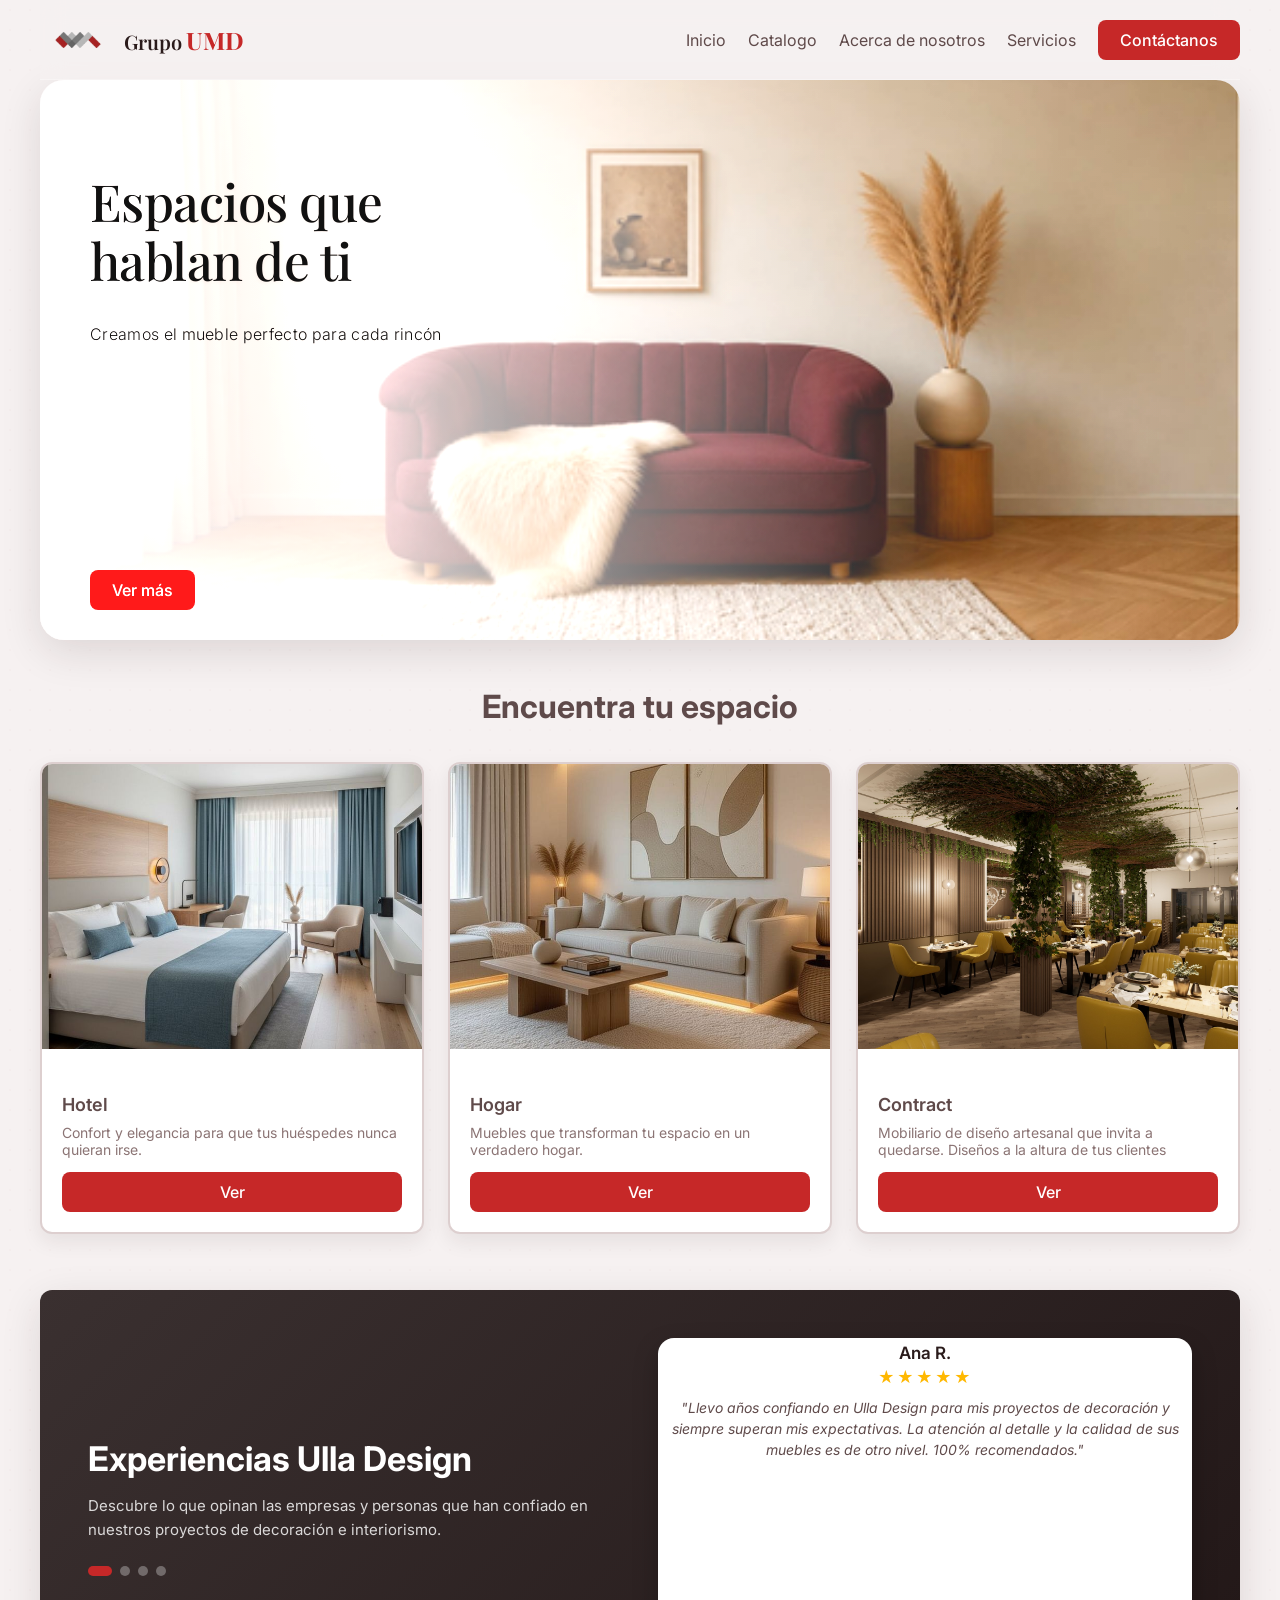
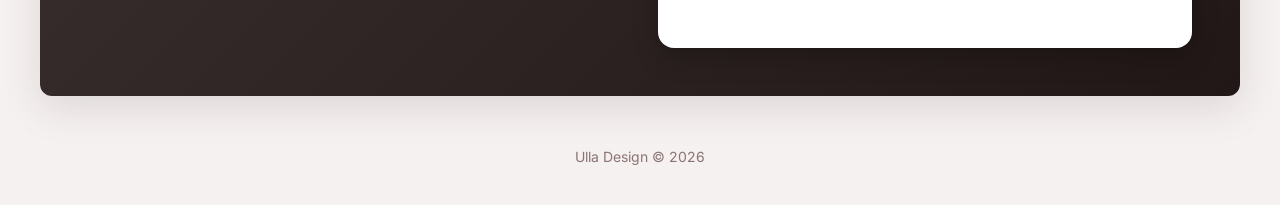
==== commit 622abce4: "d" ====
--- a/index.html
+++ b/index.html
@@ -159,7 +159,7 @@
     }
 
     /* =========================================
-       HERO - CORRECCIÓN FINAL (POSICIONAMIENTO)
+       HERO - CORREGIDO (BOTÓN ABAJO EN PC Y MÓVIL)
        ========================================= */
     .hero {
       position: relative;
@@ -167,24 +167,23 @@
       border-radius: 24px;
       overflow: hidden;
       box-shadow: var(--shadow-floating);
-      /* DEGRADADO MÁS SUAVE EN PC */
       background:
         linear-gradient(90deg, rgba(246,241,241,0.95) 0%, rgba(246,241,241,0.75) 30%, rgba(246,241,241,0.2) 70%, rgba(246,241,241,0) 100%),
         url('sofaparaelinicio.jpg') 75% center/cover no-repeat;
-      /* IMAGEN MÁS VIVA (más contraste, brillo y saturación) */
       filter: contrast(1.1) brightness(1.1) saturate(1.2);
-      /* CONTENIDO MÁS ARRIBA EN PC (NO CENTRADO) */
-      display: flex;
-      align-items: flex-start;
+      display: flex;
+      align-items: stretch; /* Para que el hijo ocupe toda la altura */
     }
 
     .hero-inner {
       width: min(50%, 500px);
-      padding: 50px 50px; /* Reducido para que quede más arriba */
+      padding: 50px 50px 30px; /* padding inferior para que el botón no quede pegado al borde */
       position: relative;
-    }
-
-    /* TEXTO EDITORIAL ELEGANTE */
+      display: flex;
+      flex-direction: column;
+      justify-content: flex-start; /* texto arriba */
+    }
+
     h1 {
       font-family: "Playfair Display", Georgia, serif !important;
       color: #1a1a1a;
@@ -207,7 +206,13 @@
       max-width: 420px;
     }
 
-    .hero-actions { display: flex; gap: 12px; flex-wrap: wrap; }
+    /* Botón anclado abajo */
+    .hero-actions {
+      margin-top: auto; /* Empuja el botón al fondo */
+      display: flex;
+      gap: 12px;
+      flex-wrap: wrap;
+    }
 
     .cards-row {
       display: grid;
@@ -334,10 +339,10 @@
     .fade-up.visible { opacity: 1; transform: translateY(0); }
 
     /* =========================================
-       RESPONSIVE - AJUSTES FINOS EN MÓVIL
+       RESPONSIVE - AJUSTES EN MÓVIL
        ========================================= */
     @media (max-width: 1024px) {
-      .hero-inner { width: 66%; padding: 50px 40px; }
+      .hero-inner { width: 66%; padding: 50px 40px 20px; }
       .cards-row { grid-template-columns: repeat(2, 1fr); }
     }
     @media (max-width: 768px) {
@@ -357,7 +362,7 @@
       }
       .hero-inner {
         width: 100%;
-        padding: 16px 20px 0;
+        padding: 16px 20px 20px; /* padding inferior para el botón */
         display: flex;
         flex-direction: column;
         justify-content: flex-start;
@@ -382,8 +387,7 @@
         max-width: 90%;
       }
       .hero-inner .hero-actions {
-        /* EL BOTÓN VA ABAJO */
-        margin-top: auto; /* EMPUJA EL BOTÓN AL FONDO */
+        margin-top: auto; /* Empuja el botón al fondo */
         margin-bottom: 20px;
       }
       .hero-inner .hero-actions .btn-primary {
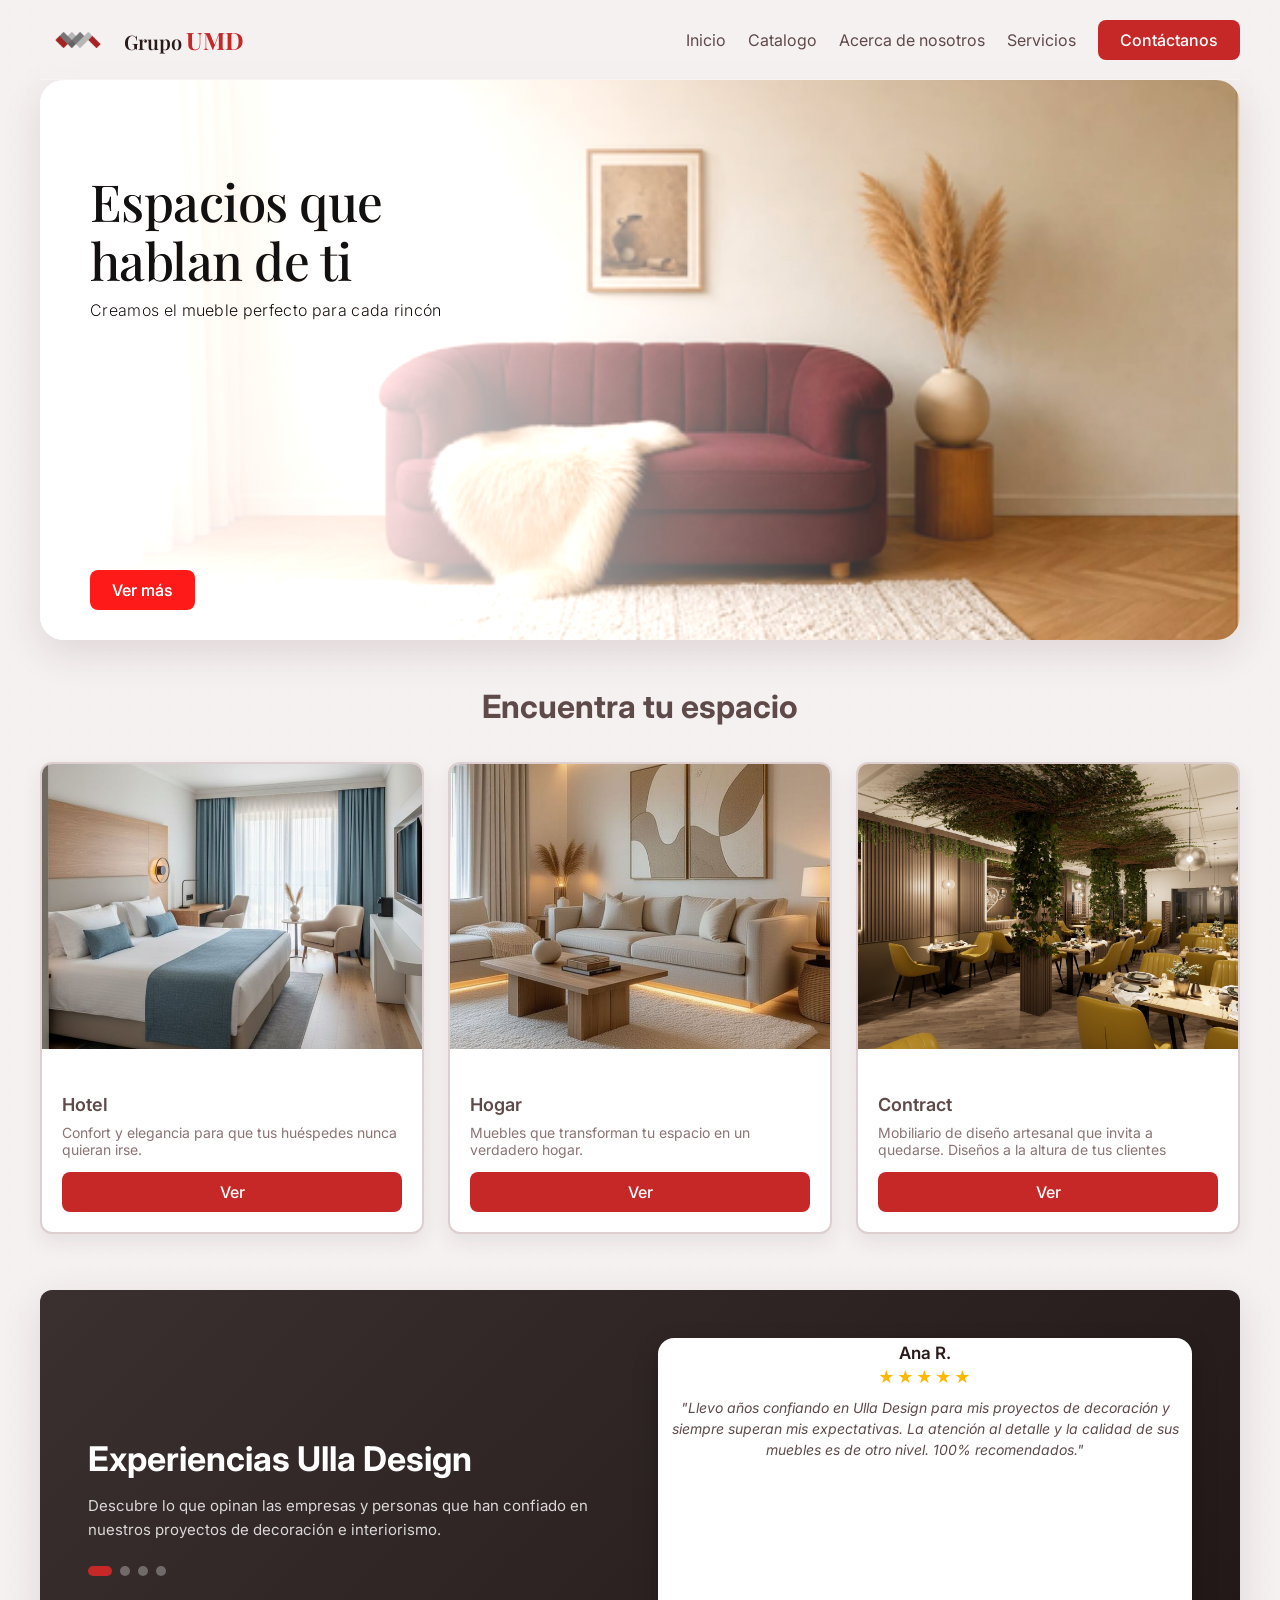
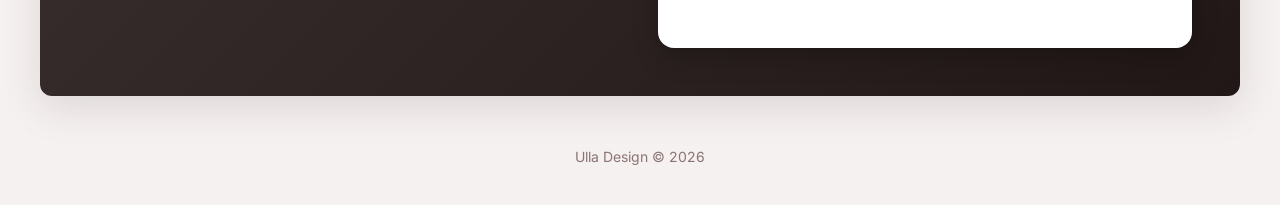
==== commit 319e0fb2: "d" ====
--- a/index.html
+++ b/index.html
@@ -159,7 +159,7 @@
     }
 
     /* =========================================
-       HERO - CORREGIDO (BOTÓN ABAJO EN PC Y MÓVIL)
+       HERO - CORREGIDO (BOTÓN ABAJO Y FRASES PEGADAS)
        ========================================= */
     .hero {
       position: relative;
@@ -177,7 +177,7 @@
 
     .hero-inner {
       width: min(50%, 500px);
-      padding: 50px 50px 30px; /* padding inferior para que el botón no quede pegado al borde */
+      padding: 50px 50px 30px;
       position: relative;
       display: flex;
       flex-direction: column;
@@ -192,7 +192,7 @@
       line-height: 1.15;
       letter-spacing: -0.01em;
       text-shadow: 0 1px 4px rgba(0,0,0,0.05);
-      margin-bottom: 16px;
+      margin-bottom: 8px; /* REDUCIDO para que la frase quede pegada */
     }
 
     .lead {
@@ -202,6 +202,7 @@
       font-size: 16px;
       line-height: 1.6;
       letter-spacing: 0.02em;
+      margin-top: 0; /* QUITADO cualquier margen superior extra */
       margin-bottom: 24px;
       max-width: 420px;
     }
@@ -362,17 +363,17 @@
       }
       .hero-inner {
         width: 100%;
-        padding: 16px 20px 20px; /* padding inferior para el botón */
+        padding: 16px 20px 20px;
         display: flex;
         flex-direction: column;
         justify-content: flex-start;
         align-items: flex-start;
-        flex-grow: 1; /* IMPORTANTE: Para que el botón pueda ir abajo */
+        flex-grow: 1;
       }
       .hero-inner h1 {
         font-family: "Playfair Display", Georgia, serif !important;
         margin-top: 0;
-        margin-bottom: 6px;
+        margin-bottom: 8px; /* También reducido en móvil */
         font-size: clamp(30px, 6vw, 40px);
         font-weight: 500;
         letter-spacing: -0.01em;
@@ -382,12 +383,12 @@
         font-size: 14px;
         font-weight: 300;
         letter-spacing: 0.02em;
-        margin-top: 4px;
+        margin-top: 0; /* Quitado margen superior */
         margin-bottom: 12px;
         max-width: 90%;
       }
       .hero-inner .hero-actions {
-        margin-top: auto; /* Empuja el botón al fondo */
+        margin-top: auto;
         margin-bottom: 20px;
       }
       .hero-inner .hero-actions .btn-primary {
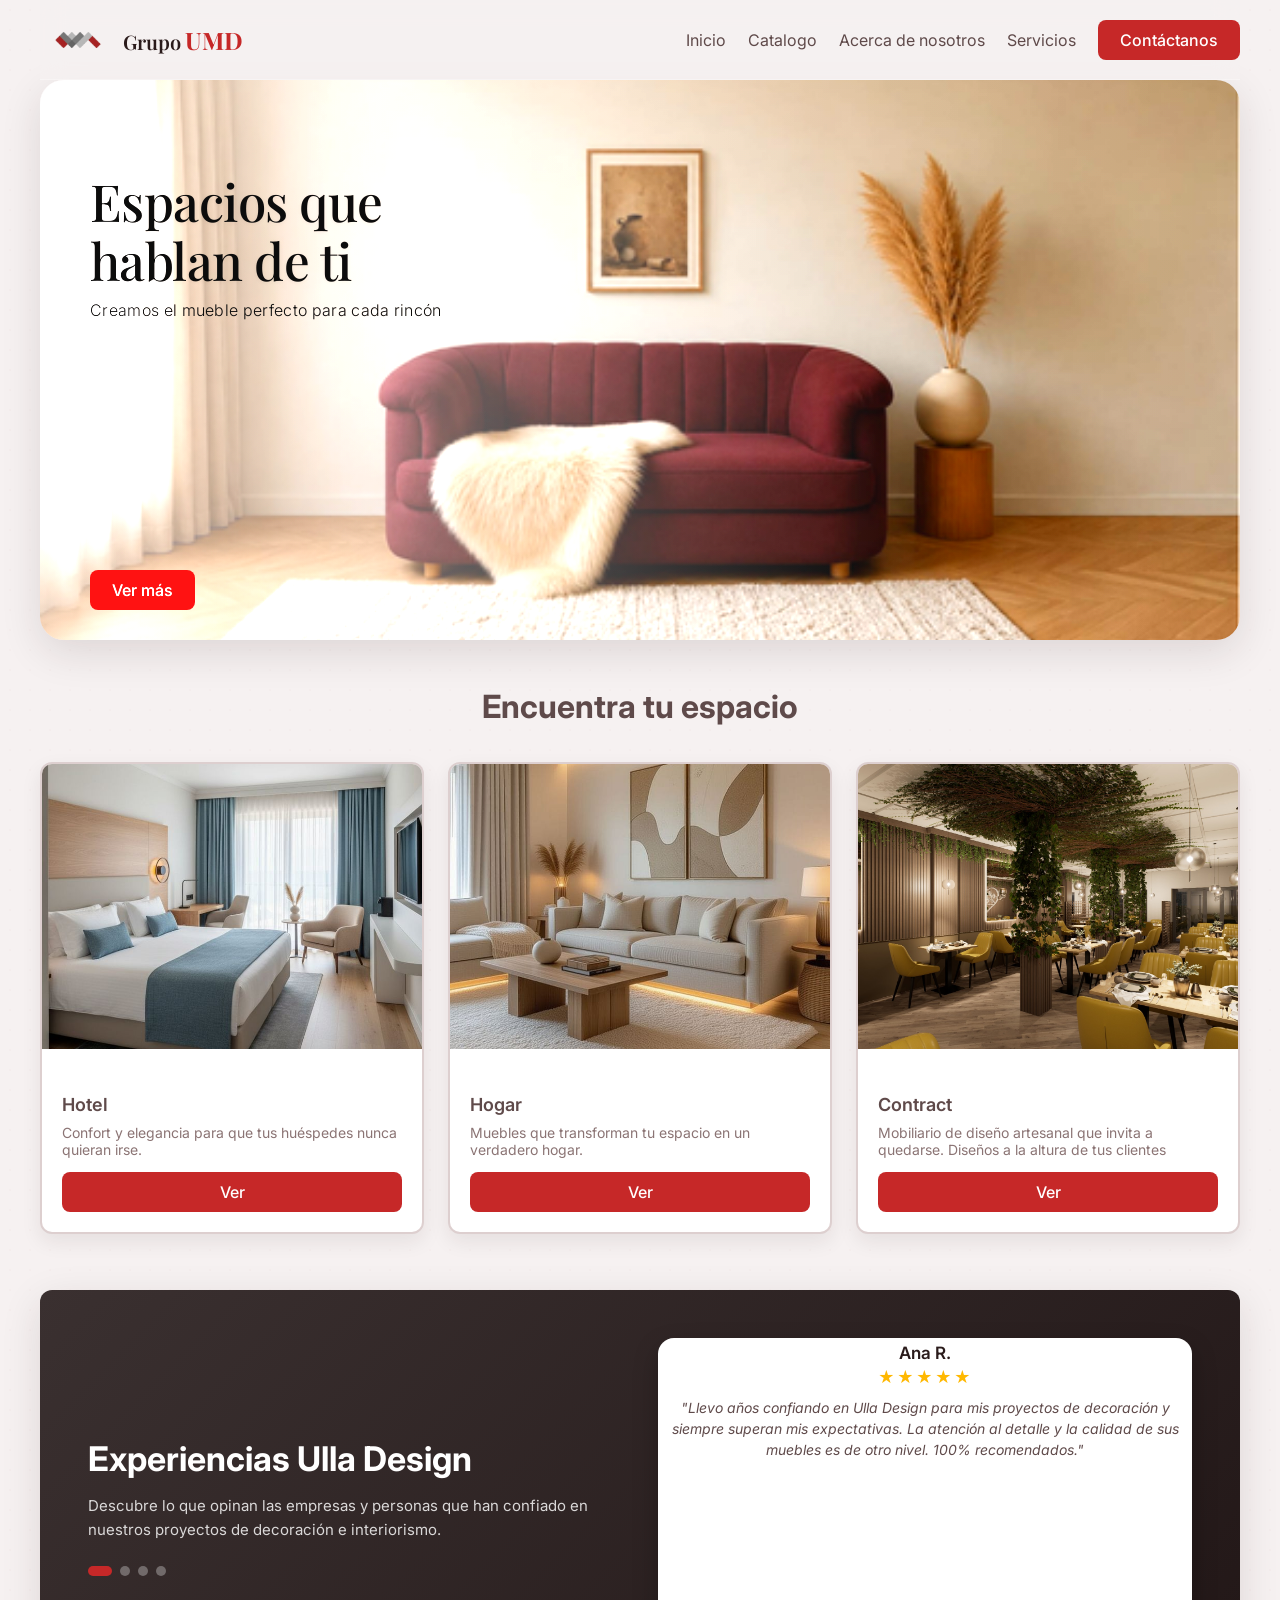
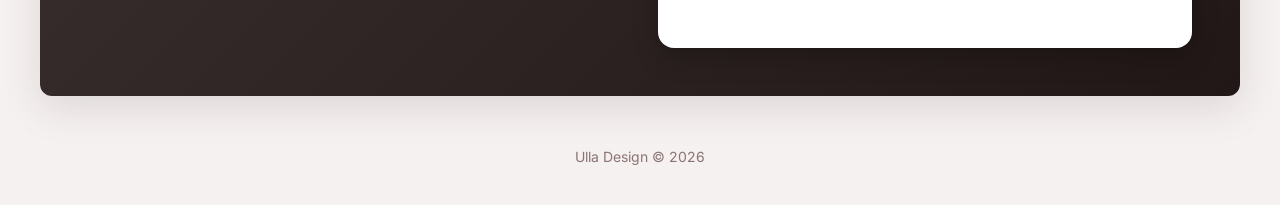
==== commit 691ed6ad: "bn" ====
--- a/index.html
+++ b/index.html
@@ -167,10 +167,12 @@
       border-radius: 24px;
       overflow: hidden;
       box-shadow: var(--shadow-floating);
+      /* DEGRADADO MÁS SUAVE EN PC */
       background:
-        linear-gradient(90deg, rgba(246,241,241,0.95) 0%, rgba(246,241,241,0.75) 30%, rgba(246,241,241,0.2) 70%, rgba(246,241,241,0) 100%),
+        linear-gradient(90deg, rgba(246,241,241,0.6) 0%, rgba(246,241,241,0.4) 30%, rgba(246,241,241,0.1) 70%, rgba(246,241,241,0) 100%),
         url('sofaparaelinicio.jpg') 75% center/cover no-repeat;
-      filter: contrast(1.1) brightness(1.1) saturate(1.2);
+      /* IMAGEN MÁS VIVA */
+      filter: contrast(1.15) brightness(1.15) saturate(1.3);
       display: flex;
       align-items: stretch; /* Para que el hijo ocupe toda la altura */
     }
@@ -192,7 +194,7 @@
       line-height: 1.15;
       letter-spacing: -0.01em;
       text-shadow: 0 1px 4px rgba(0,0,0,0.05);
-      margin-bottom: 8px; /* REDUCIDO para que la frase quede pegada */
+      margin-bottom: 8px;
     }
 
     .lead {
@@ -202,7 +204,7 @@
       font-size: 16px;
       line-height: 1.6;
       letter-spacing: 0.02em;
-      margin-top: 0; /* QUITADO cualquier margen superior extra */
+      margin-top: 0;
       margin-bottom: 24px;
       max-width: 420px;
     }
@@ -359,7 +361,7 @@
         flex-direction: column;
         align-items: flex-start;
         justify-content: flex-start;
-        filter: contrast(1.1) brightness(1.1) saturate(1.2);
+        filter: contrast(1.15) brightness(1.15) saturate(1.3); /* también más vivo en móvil */
       }
       .hero-inner {
         width: 100%;
@@ -373,7 +375,7 @@
       .hero-inner h1 {
         font-family: "Playfair Display", Georgia, serif !important;
         margin-top: 0;
-        margin-bottom: 8px; /* También reducido en móvil */
+        margin-bottom: 8px;
         font-size: clamp(30px, 6vw, 40px);
         font-weight: 500;
         letter-spacing: -0.01em;
@@ -383,7 +385,7 @@
         font-size: 14px;
         font-weight: 300;
         letter-spacing: 0.02em;
-        margin-top: 0; /* Quitado margen superior */
+        margin-top: 0;
         margin-bottom: 12px;
         max-width: 90%;
       }
